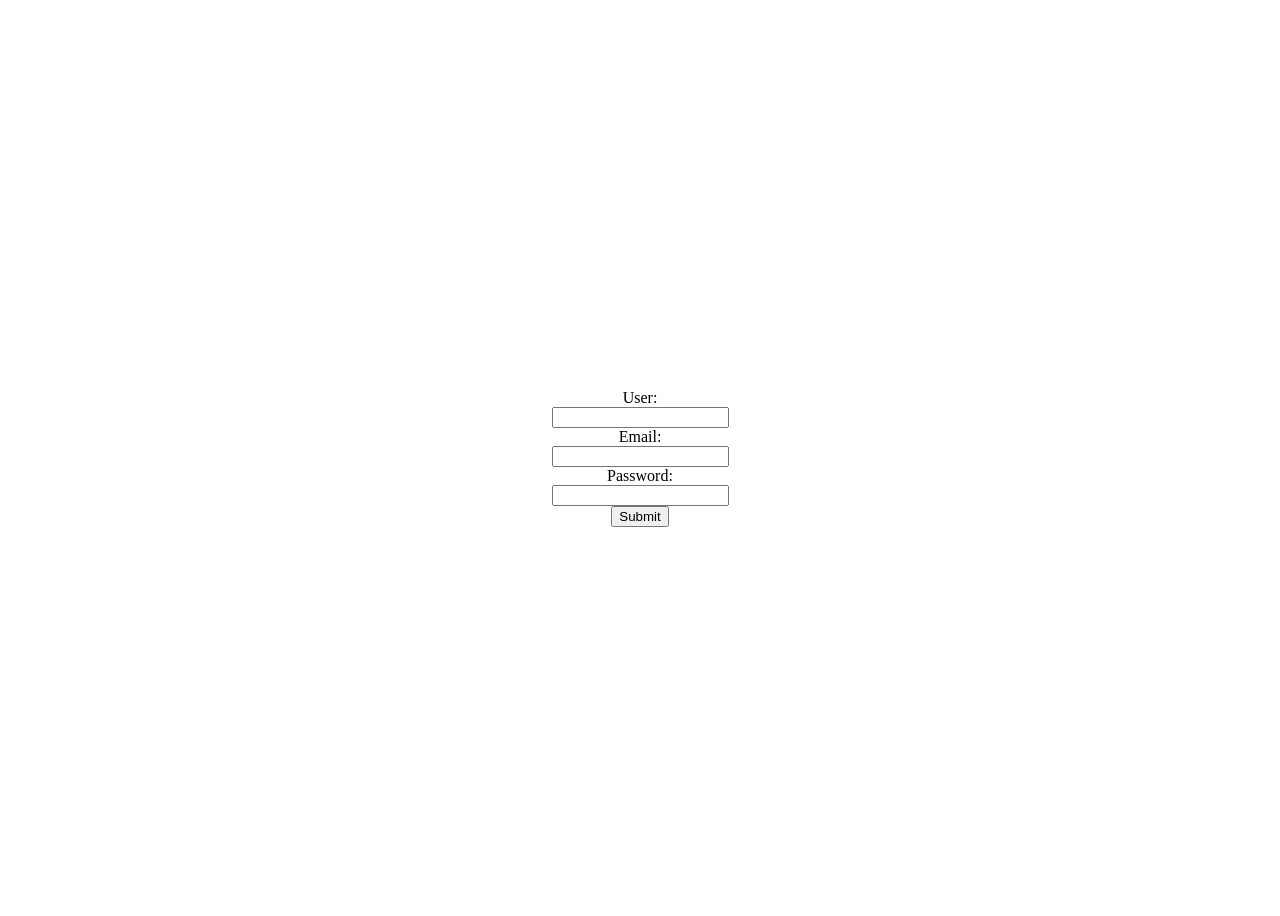
==== index.html @ b025a4a2 "Add initial project files" ====
<!DOCTYPE html>
<html lang="en">
<head>
    <meta charset="UTF-8">
    <meta name="viewport" content="width=device-width, initial-scale=1.0">
    <link rel="stylesheet" href="style.css">
    <title>Document</title>
</head>
<body>
<form action="/register.html" method="GET">         
    <label for="username">User:</label>
    <input type="text" name="username" id="username" required  minlength="5" pattern="[A-Za-z0-9]+">
    <label for="email">Email:</label>
    <input type="email" name="email" id="email" required>
    <label for="password">Password:</label>
    <input type="password" name="password" id="password" required  minlength="8">
    <button type="submit">Submit</button>
</form>
</body>
</html>
---- style.css ----
body{
    height: 100vh;
    display: flex;
    align-items: center;
    justify-content: center;
    flex-direction: column;
}
form {
    display: flex;
    align-items: center;
    justify-content: center;
        flex-direction: column;

}
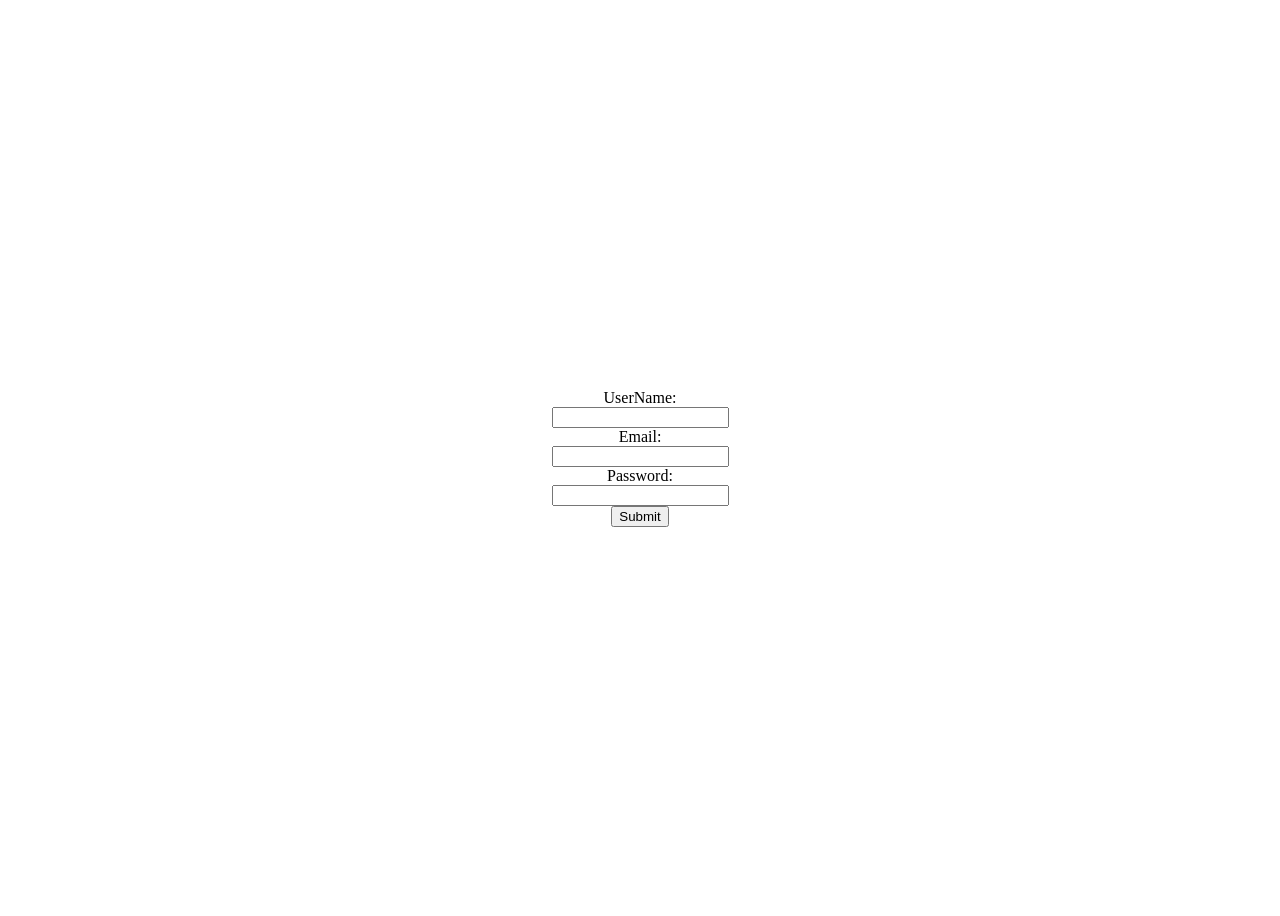
==== commit 4a8c1ddf: "git commit -m "Update index page"" ====
--- a/index.html
+++ b/index.html
@@ -8,7 +8,7 @@
 </head>
 <body>
 <form action="/register.html" method="GET">         
-    <label for="username">User:</label>
+    <label for="username">UserName:</label>
     <input type="text" name="username" id="username" required  minlength="5" pattern="[A-Za-z0-9]+">
     <label for="email">Email:</label>
     <input type="email" name="email" id="email" required>
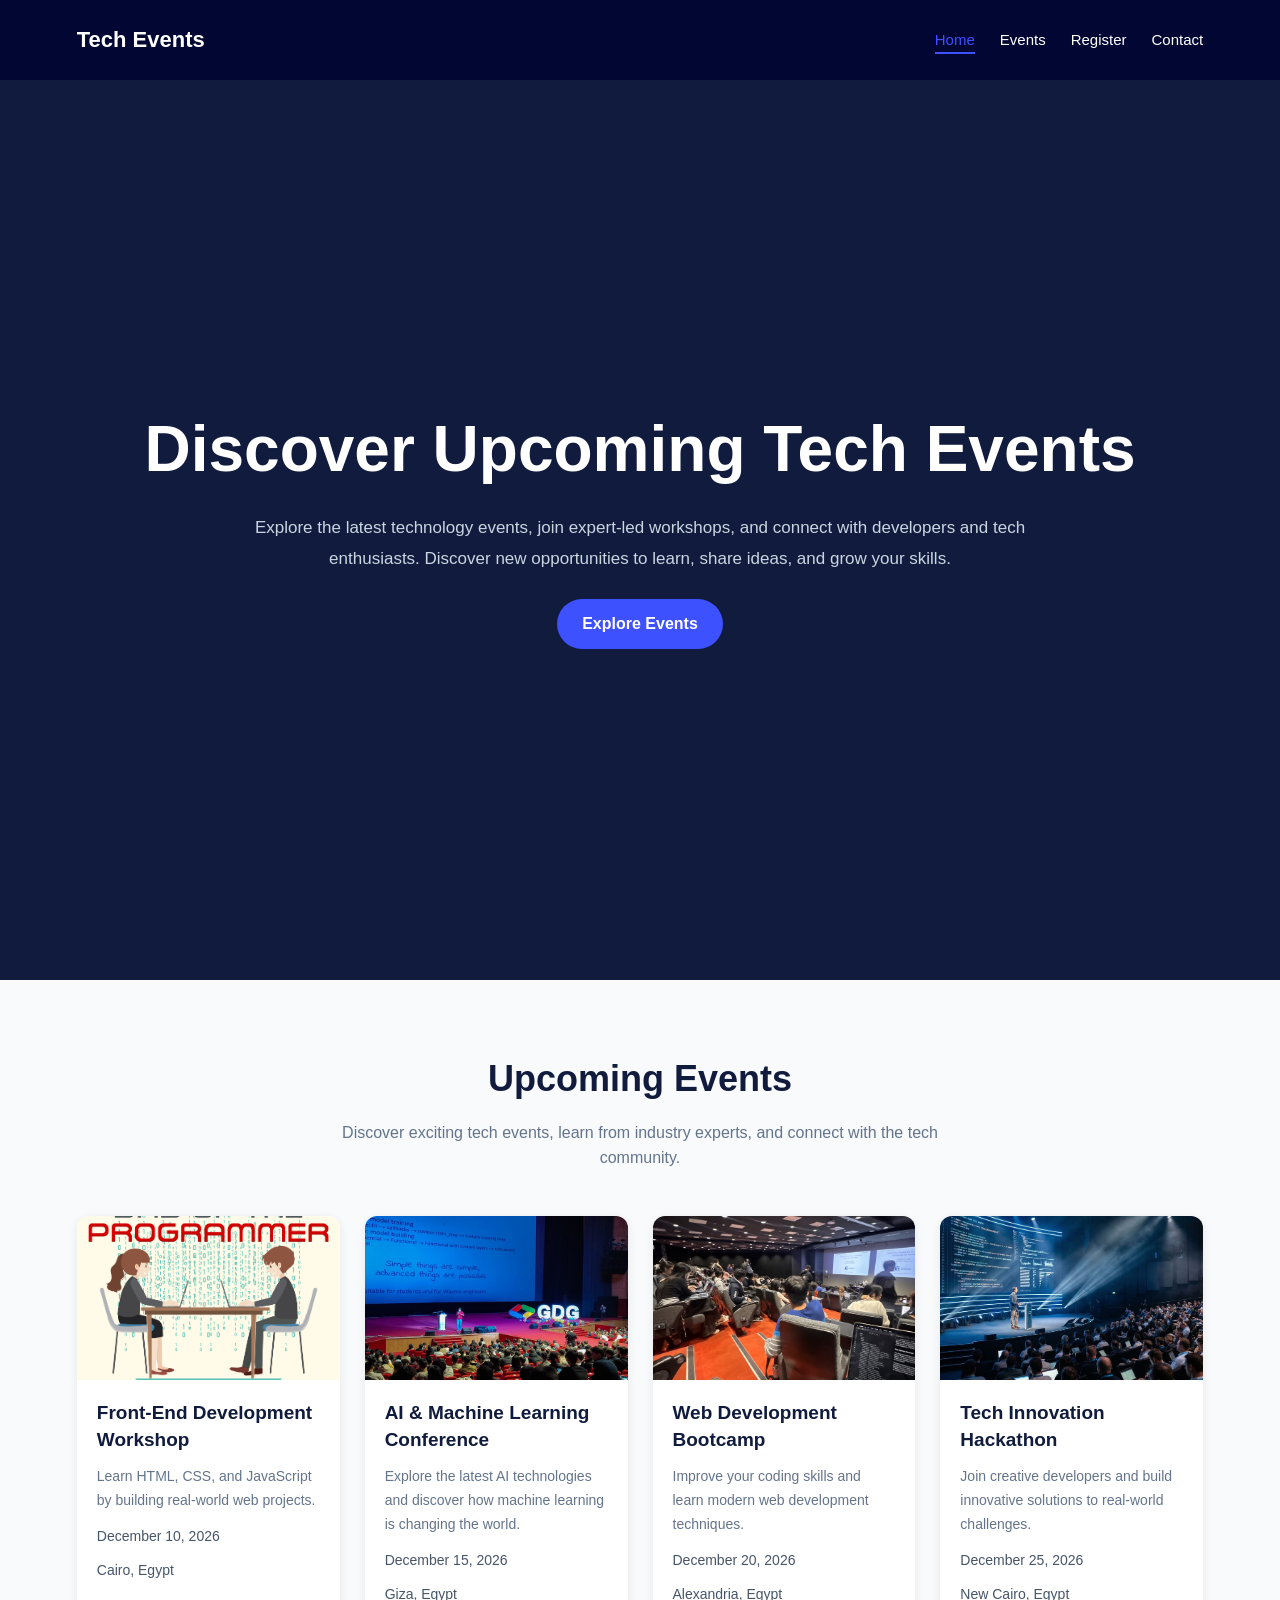
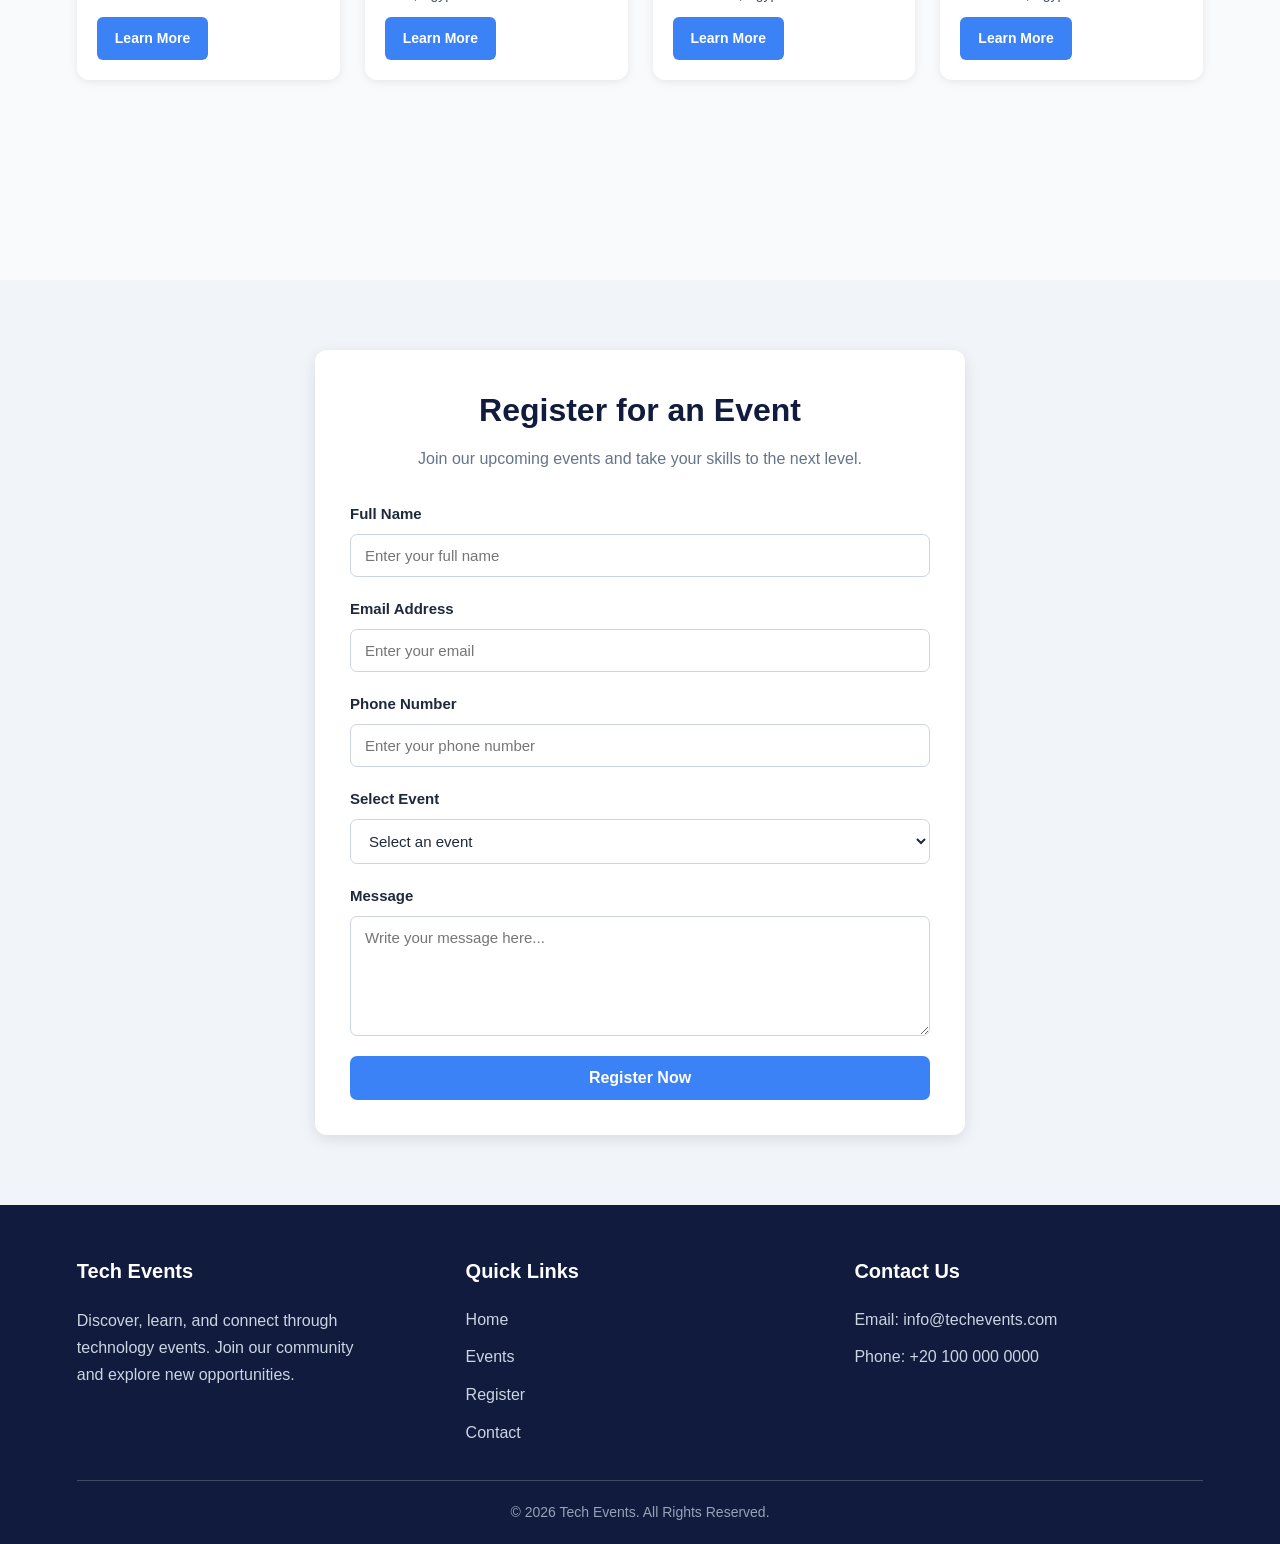
==== commit 29dafec6: "Update Tech Events project" ====
--- a/index.html
+++ b/index.html
@@ -1,20 +1,355 @@
+
 <!DOCTYPE html>
 <html lang="en">
+
 <head>
     <meta charset="UTF-8">
     <meta name="viewport" content="width=device-width, initial-scale=1.0">
+
+    <meta name="description" content="Discover upcoming technology events, workshops, conferences, and hackathons.">
+
+    <title>Tech Events | Discover Upcoming Events</title>
+
     <link rel="stylesheet" href="style.css">
-    <title>Document</title>
 </head>
+
 <body>
-<form action="/register.html" method="GET">         
-    <label for="username">UserName:</label>
-    <input type="text" name="username" id="username" required  minlength="5" pattern="[A-Za-z0-9]+">
-    <label for="email">Email:</label>
-    <input type="email" name="email" id="email" required>
-    <label for="password">Password:</label>
-    <input type="password" name="password" id="password" required  minlength="8">
-    <button type="submit">Submit</button>
-</form>
+
+    <!-- Header -->
+    <header class="header">
+
+        <a href="#home" class="logo">Tech Events</a>
+
+        <nav class="nav" aria-label="Main navigation">
+            <ul>
+                <li><a href="#home" class="active">Home</a></li>
+                <li><a href="#events">Events</a></li>
+                <li><a href="#register">Register</a></li>
+                <li><a href="#contact">Contact</a></li>
+            </ul>
+        </nav>
+
+    </header>
+
+    <main>
+
+        <!-- Hero Section -->
+        <section id="home" class="hero">
+
+            <h1>Discover Upcoming Tech Events</h1>
+
+            <p>
+                Explore the latest technology events, join expert-led
+                workshops, and connect with developers and tech enthusiasts.
+                Discover new opportunities to learn, share ideas, and grow
+                your skills.
+            </p>
+
+            <a href="#events" class="hero-btn">Explore Events</a>
+
+        </section>
+
+        <!-- Upcoming Events Section -->
+        <section id="events" class="events">
+
+            <div class="section-heading">
+
+                <h2>Upcoming Events</h2>
+
+                <p>
+                    Discover exciting tech events, learn from industry experts,
+                    and connect with the tech community.
+                </p>
+
+            </div>
+
+            <div class="event-content">
+
+                <article class="event-card">
+
+                    <img
+                        src="images/1.jpg"
+                        alt="Developer working on a laptop"
+                    >
+
+                    <div class="event-info">
+
+                        <h3>Front-End Development Workshop</h3>
+
+                        <p>
+                            Learn HTML, CSS, and JavaScript by building
+                            real-world web projects.
+                        </p>
+
+                        <span class="event-date">December 10, 2026</span>
+
+                        <span class="event-location">Cairo, Egypt</span>
+
+                        <a href="#register" class="event-btn">Learn More</a>
+
+                    </div>
+
+                </article>
+
+                <article class="event-card">
+
+                    <img
+                        src="images/2.jpg"
+                        alt="Artificial intelligence technology conference"
+                    >
+
+                    <div class="event-info">
+
+                        <h3>AI & Machine Learning Conference</h3>
+
+                        <p>
+                            Explore the latest AI technologies and discover
+                            how machine learning is changing the world.
+                        </p>
+
+                        <span class="event-date">December 15, 2026</span>
+
+                        <span class="event-location">Giza, Egypt</span>
+
+                        <a href="#register" class="event-btn">Learn More</a>
+
+                    </div>
+
+                </article>
+
+                <article class="event-card">
+
+                    <img
+                        src="images/3.jpg"
+                        alt="Students learning web development"
+                    >
+
+                    <div class="event-info">
+
+                        <h3>Web Development Bootcamp</h3>
+
+                        <p>
+                            Improve your coding skills and learn modern
+                            web development techniques.
+                        </p>
+
+                        <span class="event-date">December 20, 2026</span>
+
+                        <span class="event-location">Alexandria, Egypt</span>
+
+                        <a href="#register" class="event-btn">Learn More</a>
+
+                    </div>
+
+                </article>
+
+                <article class="event-card">
+
+                    <img
+                        src="images/4.jpg"
+                        alt="Developers participating in a hackathon"
+                    >
+
+                    <div class="event-info">
+
+                        <h3>Tech Innovation Hackathon</h3>
+
+                        <p>
+                            Join creative developers and build innovative
+                            solutions to real-world challenges.
+                        </p>
+
+                        <span class="event-date">December 25, 2026</span>
+
+                        <span class="event-location">New Cairo, Egypt</span>
+
+                        <a href="#register" class="event-btn">Learn More</a>
+
+                    </div>
+
+                </article>
+
+            </div>
+
+        </section>
+
+        <!-- Registration Section -->
+        <section id="register" class="register">
+
+            <div class="register-container">
+
+                <div class="register-heading">
+
+                    <h2>Register for an Event</h2>
+
+                    <p>
+                        Join our upcoming events and take your skills
+                        to the next level.
+                    </p>
+
+                </div>
+
+                <form class="register-form" action="#" method="POST">
+
+                    <div class="form-group">
+
+                        <label for="fullname">Full Name</label>
+
+                        <input
+                            type="text"
+                            id="fullname"
+                            name="fullname"
+                            placeholder="Enter your full name"
+                            autocomplete="name"
+                            required
+                        >
+
+                    </div>
+
+                    <div class="form-group">
+
+                        <label for="email">Email Address</label>
+
+                        <input
+                            type="email"
+                            id="email"
+                            name="email"
+                            placeholder="Enter your email"
+                            autocomplete="email"
+                            required
+                        >
+
+                    </div>
+
+                    <div class="form-group">
+
+                        <label for="phone">Phone Number</label>
+
+                        <input
+                            type="tel"
+                            id="phone"
+                            name="phone"
+                            placeholder="Enter your phone number"
+                            autocomplete="tel"
+                            required
+                        >
+
+                    </div>
+
+                    <div class="form-group">
+
+                        <label for="event">Select Event</label>
+
+                        <select id="event" name="event" required>
+
+                            <option value="" disabled selected>
+                                Select an event
+                            </option>
+
+                            <option value="frontend-workshop">
+                                Front-End Development Workshop
+                            </option>
+
+                            <option value="ai-conference">
+                                AI & Machine Learning Conference
+                            </option>
+
+                            <option value="web-bootcamp">
+                                Web Development Bootcamp
+                            </option>
+
+                            <option value="hackathon">
+                                Tech Innovation Hackathon
+                            </option>
+
+                        </select>
+
+                    </div>
+
+                    <div class="form-group">
+
+                        <label for="message">Message</label>
+
+                        <textarea
+                            id="message"
+                            name="message"
+                            rows="5"
+                            placeholder="Write your message here..."
+                        ></textarea>
+
+                    </div>
+
+                    <button type="submit">Register Now</button>
+
+                </form>
+
+            </div>
+
+        </section>
+
+    </main>
+
+    <!-- Footer -->
+    <footer class="footer" id="contact">
+
+        <div class="footer-container">
+
+            <div class="footer-about">
+
+                <h2>Tech Events</h2>
+
+                <p>
+                    Discover, learn, and connect through technology events.
+                    Join our community and explore new opportunities.
+                </p>
+
+            </div>
+
+            <div class="footer-links">
+
+                <h3>Quick Links</h3>
+
+                <ul>
+                    <li><a href="#home">Home</a></li>
+                    <li><a href="#events">Events</a></li>
+                    <li><a href="#register">Register</a></li>
+                    <li><a href="#contact">Contact</a></li>
+                </ul>
+
+            </div>
+
+            <div class="footer-contact">
+
+                <h3>Contact Us</h3>
+
+                <p>
+                    Email:
+                    <a href="mailto:info@techevents.com">
+                        info@techevents.com
+                    </a>
+                </p>
+
+                <p>
+                    Phone:
+                    <a href="tel:+201000000000">
+                        +20 100 000 0000
+                    </a>
+                </p>
+
+            </div>
+
+        </div>
+
+        <div class="footer-bottom">
+
+            <p>
+                &copy; 2026 Tech Events. All Rights Reserved.
+            </p>
+
+        </div>
+
+    </footer>
+
 </body>
-</html>+
+</html>
--- a/style.css
+++ b/style.css
@@ -1,14 +1,589 @@
-body{
-    height: 100vh;
-    display: flex;
+
+/* =========================
+   Global Styles
+========================= */
+
+* {
+    margin: 0;
+    padding: 0;
+    box-sizing: border-box;
+}
+
+html {
+    scroll-behavior: smooth;
+    scroll-padding-top: 20px;
+}
+
+body {
+    font-family: Arial, Helvetica, sans-serif;
+    line-height: 1.6;
+    color: #1e293b;
+}
+
+a {
+    text-decoration: none;
+}
+
+a:focus-visible,
+button:focus-visible,
+input:focus-visible,
+select:focus-visible,
+textarea:focus-visible {
+    outline: 3px solid #3B82F6;
+    outline-offset: 3px;
+}
+
+/* =========================
+   Header
+========================= */
+
+.header {
+    width: 100%;
+    min-height: 80px;
+    background-color: #010633;
+
+    display: flex;
+    align-items: center;
+    justify-content: space-between;
+
+    padding: 15px 6%;
+}
+
+.logo {
+    color: #ffffff;
+    font-size: 22px;
+    font-weight: 700;
+    font-family: Verdana, Geneva, Tahoma, sans-serif;
+}
+
+.nav ul {
+    display: flex;
+    align-items: center;
+    gap: 25px;
+
+    list-style: none;
+}
+
+.nav a {
+    position: relative;
+    color: #ffffff;
+    font-size: 15px;
+
+    transition: color 0.3s ease;
+}
+
+.nav a::after {
+    content: "";
+    position: absolute;
+
+    width: 0;
+    height: 2px;
+
+    background-color: #3e51ff;
+
+    bottom: -6px;
+    left: 0;
+
+    transition: width 0.3s ease;
+}
+
+.nav a:hover,
+.nav a.active {
+    color: #3e51ff;
+}
+
+.nav a:hover::after,
+.nav a.active::after {
+    width: 100%;
+}
+
+/* =========================
+   Hero Section
+========================= */
+
+.hero {
+    min-height: 100vh;
+
+    background-color: #101B3D;
+    color: #ffffff;
+
+    display: flex;
+    flex-direction: column;
     align-items: center;
     justify-content: center;
+
+    gap: 25px;
+    padding: 50px 6%;
+
+    text-align: center;
+}
+
+.hero h1 {
+    font-size: clamp(32px, 5vw, 64px);
+    line-height: 1.2;
+}
+
+.hero p {
+    max-width: 800px;
+    font-size: 17px;
+    line-height: 1.8;
+    color: #cbd5e1;
+}
+
+.hero-btn {
+    display: inline-block;
+
+    background-color: #3e51ff;
+    color: #ffffff;
+
+    padding: 12px 25px;
+    border-radius: 30px;
+
+    font-size: 16px;
+    font-weight: 600;
+
+    transition: background-color 0.3s ease,
+                transform 0.3s ease;
+}
+
+.hero-btn:hover {
+    background-color: #293ef0;
+    transform: translateY(-3px);
+}
+
+/* =========================
+   Events Section
+========================= */
+
+.events {
+    min-height: 100vh;
+    padding: 70px 6%;
+    background-color: #f8fafc;
+}
+
+.section-heading {
+    text-align: center;
+    margin-bottom: 45px;
+}
+
+.section-heading h2 {
+    color: #101B3D;
+    font-size: clamp(26px, 4vw, 36px);
+    margin-bottom: 12px;
+}
+
+.section-heading p {
+    color: #64748b;
+    max-width: 650px;
+    margin: 0 auto;
+}
+
+.event-content {
+    display: grid;
+
+    grid-template-columns: repeat(4, minmax(0, 1fr));
+
+    gap: 25px;
+}
+
+.event-card {
+    min-width: 0;
+
+    background-color: #ffffff;
+
+    border-radius: 12px;
+    overflow: hidden;
+
+    box-shadow: 0 2px 10px rgba(0, 0, 0, 0.08);
+
+    display: flex;
     flex-direction: column;
-}
-form {
+
+    transition: transform 0.3s ease,
+                box-shadow 0.3s ease;
+}
+
+.event-card:hover {
+    transform: translateY(-7px);
+
+    box-shadow: 0 8px 20px rgba(0, 0, 0, 0.12);
+}
+
+.event-card img {
+    display: block;
+
+    width: 100%;
+    aspect-ratio: 16 / 10;
+
+    object-fit: cover;
+}
+
+.event-info {
+    display: flex;
+    flex-direction: column;
+    align-items: flex-start;
+
+    gap: 12px;
+
+    padding: 20px;
+
+    flex: 1;
+}
+
+.event-card h3 {
+    color: #101B3D;
+    font-size: 19px;
+    line-height: 1.4;
+}
+
+.event-card p {
+    color: #64748b;
+    font-size: 14px;
+    line-height: 1.7;
+}
+
+.event-date,
+.event-location {
+    color: #475569;
+    font-size: 14px;
+}
+
+.event-btn {
+    display: inline-block;
+
+    margin-top: auto;
+    padding: 10px 18px;
+
+    background-color: #3B82F6;
+    color: #ffffff;
+
+    border-radius: 6px;
+
+    font-size: 14px;
+    font-weight: 600;
+
+    transition: background-color 0.3s ease;
+}
+
+.event-btn:hover {
+    background-color: #1D4ED8;
+}
+
+/* =========================
+   Registration Section
+========================= */
+
+.register {
+    min-height: 100vh;
+
+    padding: 70px 6%;
+
+    background-color: #f1f5f9;
+
     display: flex;
     align-items: center;
     justify-content: center;
+}
+
+.register-container {
+    width: 100%;
+    max-width: 650px;
+
+    background-color: #ffffff;
+
+    padding: 35px;
+
+    border-radius: 12px;
+
+    box-shadow: 0 4px 15px rgba(0, 0, 0, 0.1);
+}
+
+.register-heading {
+    text-align: center;
+    margin-bottom: 30px;
+}
+
+.register-heading h2 {
+    font-size: 32px;
+    color: #101B3D;
+    margin-bottom: 10px;
+}
+
+.register-heading p {
+    color: #64748b;
+    line-height: 1.6;
+}
+
+.register-form {
+    display: flex;
+    flex-direction: column;
+    gap: 20px;
+}
+
+.form-group {
+    display: flex;
+    flex-direction: column;
+    gap: 8px;
+}
+
+.form-group label {
+    font-size: 15px;
+    font-weight: 600;
+    color: #1e293b;
+}
+
+.form-group input,
+.form-group select,
+.form-group textarea {
+    width: 100%;
+
+    padding: 12px 14px;
+
+    border: 1px solid #cbd5e1;
+    border-radius: 7px;
+
+    font-size: 15px;
+    font-family: inherit;
+
+    color: #1e293b;
+    background-color: #ffffff;
+
+    transition: border-color 0.3s ease,
+                box-shadow 0.3s ease;
+}
+
+.form-group input:focus,
+.form-group select:focus,
+.form-group textarea:focus {
+    border-color: #3B82F6;
+    outline: none;
+    box-shadow: 0 0 0 3px rgba(59, 130, 246, 0.12);
+}
+
+.form-group textarea {
+    resize: vertical;
+    min-height: 120px;
+}
+
+.register-form button {
+    padding: 13px;
+
+    background-color: #3B82F6;
+    color: #ffffff;
+
+    border: none;
+    border-radius: 7px;
+
+    font-size: 16px;
+    font-weight: 600;
+
+    cursor: pointer;
+
+    transition: background-color 0.3s ease;
+}
+
+.register-form button:hover {
+    background-color: #1D4ED8;
+}
+
+/* =========================
+   Footer
+========================= */
+
+.footer {
+    background-color: #101B3D;
+    color: #ffffff;
+
+    padding: 50px 6% 20px;
+}
+
+.footer-container {
+    display: flex;
+    justify-content: space-between;
+
+    gap: 40px;
+    flex-wrap: wrap;
+
+    padding-bottom: 35px;
+}
+
+.footer-about,
+.footer-links,
+.footer-contact {
+    flex: 1;
+    min-width: 200px;
+}
+
+.footer h2,
+.footer h3 {
+    font-size: 20px;
+    margin-bottom: 20px;
+}
+
+.footer-about p {
+    max-width: 300px;
+    line-height: 1.7;
+    color: #cbd5e1;
+}
+
+.footer-links ul {
+    list-style: none;
+
+    display: flex;
+    flex-direction: column;
+
+    gap: 12px;
+}
+
+.footer a {
+    color: #cbd5e1;
+
+    transition: color 0.3s ease;
+}
+
+.footer a:hover {
+    color: #3B82F6;
+}
+
+.footer-contact p {
+    margin-bottom: 12px;
+    color: #cbd5e1;
+}
+
+.footer-bottom {
+    border-top: 1px solid rgba(255, 255, 255, 0.2);
+
+    padding-top: 20px;
+    text-align: center;
+}
+
+.footer-bottom p {
+    font-size: 14px;
+    color: #94a3b8;
+}
+
+/* =========================
+   Responsive Design
+========================= */
+
+/* Large Tablet */
+@media (max-width: 1100px) {
+
+    .event-content {
+        grid-template-columns: repeat(2, minmax(0, 1fr));
+    }
+
+}
+
+/* Tablet */
+@media (max-width: 768px) {
+
+    .header {
+        padding: 18px 5%;
+    }
+
+    .nav ul {
+        gap: 15px;
+    }
+
+    .hero {
+        min-height: 80vh;
+    }
+
+    .hero p {
+        font-size: 16px;
+    }
+
+    .events {
+        padding: 55px 5%;
+    }
+
+}
+
+/* Mobile */
+@media (max-width: 600px) {
+
+    /* Header */
+
+    .header {
         flex-direction: column;
-
-}
+        justify-content: center;
+        gap: 18px;
+    }
+
+    .nav {
+        width: 100%;
+    }
+
+    .nav ul {
+        justify-content: center;
+        flex-wrap: wrap;
+        gap: 12px 18px;
+    }
+
+    .nav a {
+        font-size: 14px;
+    }
+
+    /* Hero */
+
+    .hero {
+        min-height: 80vh;
+        padding: 40px 5%;
+        gap: 20px;
+    }
+
+    .hero h1 {
+        font-size: clamp(30px, 8vw, 42px);
+    }
+
+    .hero p {
+        font-size: 15px;
+    }
+
+    /* Events */
+
+    .events {
+        padding: 45px 5%;
+    }
+
+    .section-heading {
+        margin-bottom: 30px;
+    }
+
+    .event-content {
+        grid-template-columns: 1fr;
+    }
+
+    .event-card {
+        width: 100%;
+    }
+
+    /* Registration */
+
+    .register {
+        padding: 45px 5%;
+    }
+
+    .register-container {
+        padding: 25px 18px;
+    }
+
+    .register-heading h2 {
+        font-size: 26px;
+    }
+
+    /* Footer */
+
+    .footer-container {
+        flex-direction: column;
+        gap: 30px;
+    }
+
+    .footer-about,
+    .footer-links,
+    .footer-contact {
+        width: 100%;
+    }
+
+}
